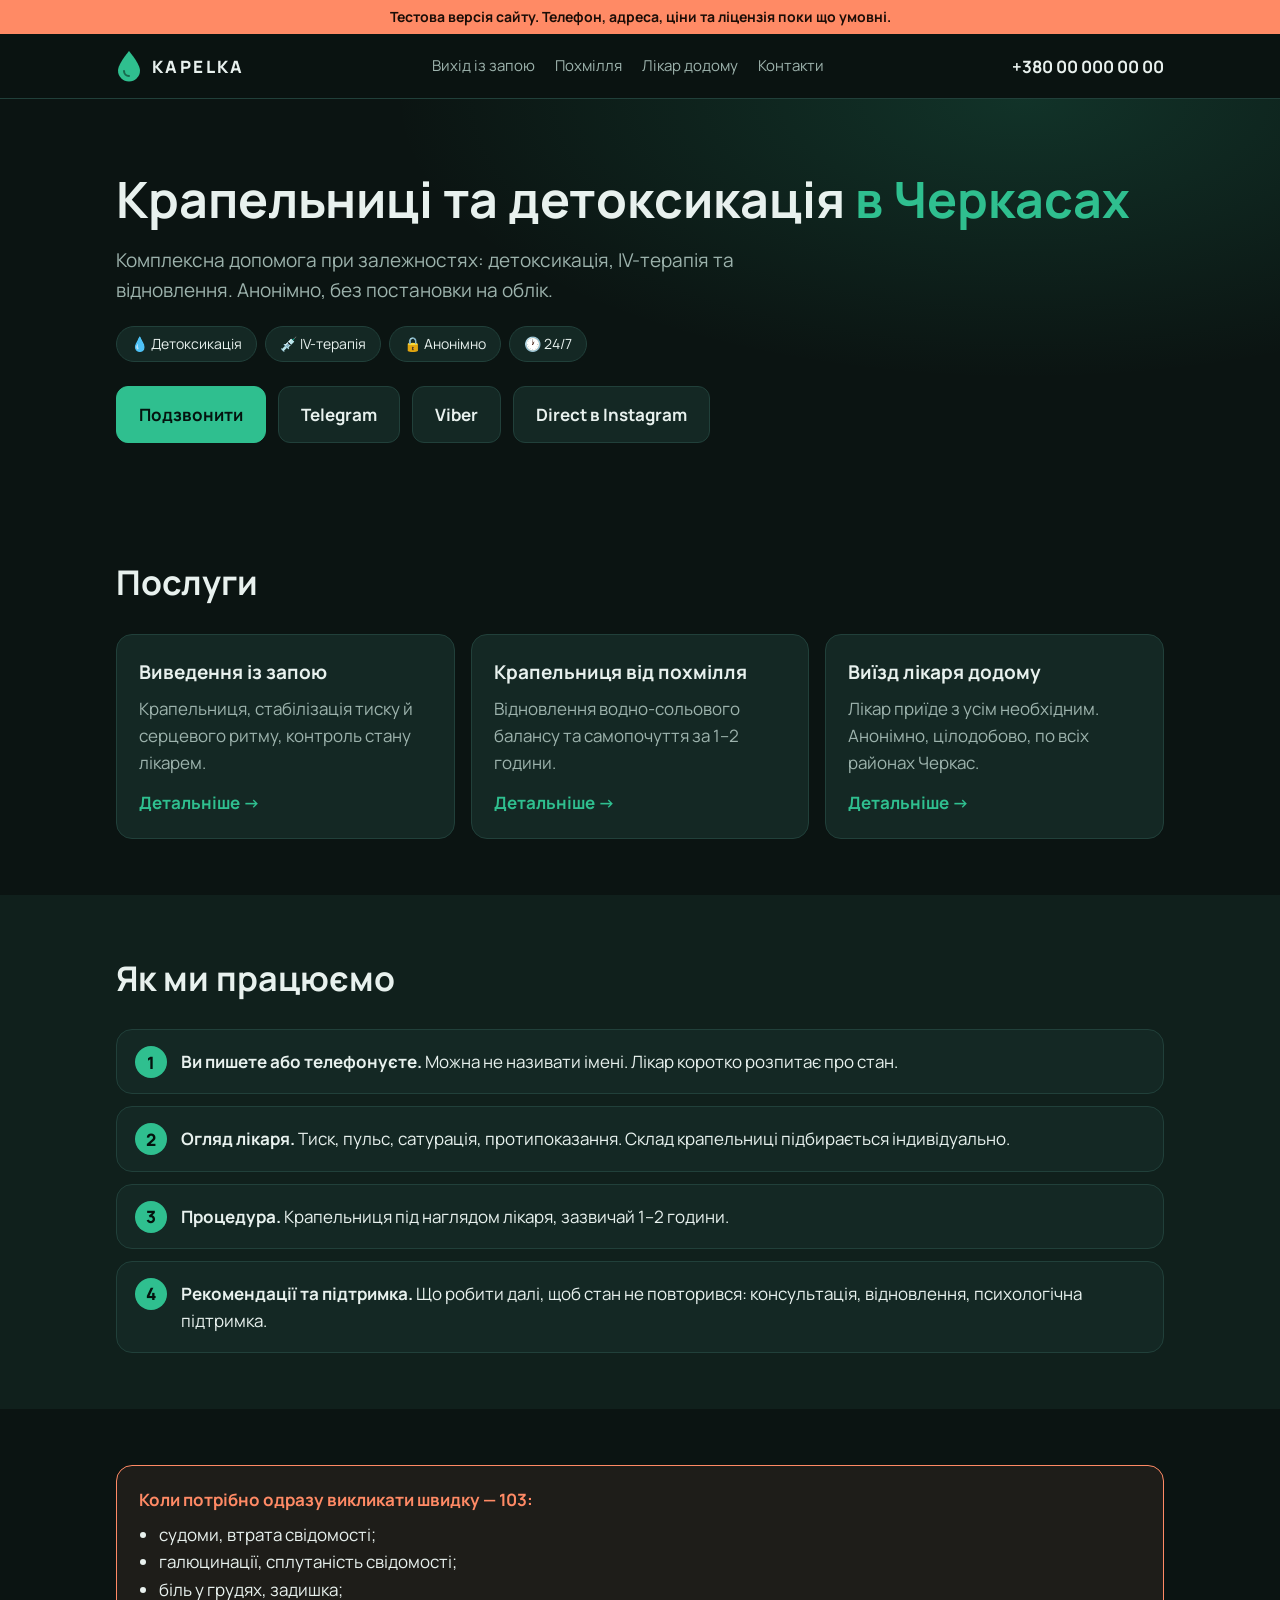
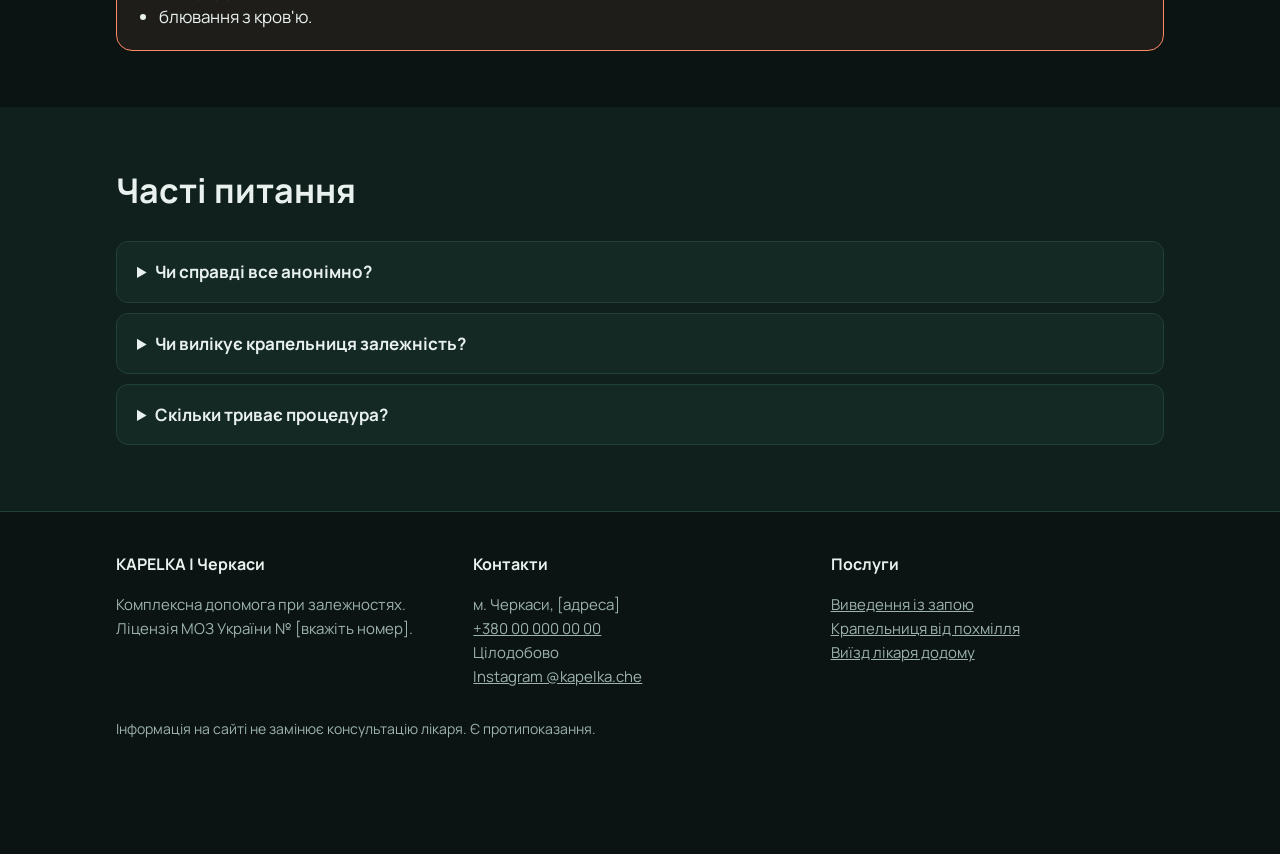
==== index.html @ 1ad275c2 "Add KAPELKA test static site for GitHub Pages Co-Authored-By: Claude Opus 5.5 <noreply@anthropic.com" ====
<!doctype html>
<html lang="uk">
<head>
  <meta charset="utf-8">
  <meta name="viewport" content="width=device-width, initial-scale=1">
  <title>Крапельниці та детоксикація в Черкасах — анонімно 24/7 | KAPELKA</title>
  <meta name="description" content="KAPELKA, Черкаси: крапельниці від запою та похмілля, детоксикація, виїзд лікаря додому. Анонімно, цілодобово. Консультація в Telegram, Viber або телефоном.">
  <!-- Тестова версія: прибрати noindex перед запуском -->
  <meta name="robots" content="noindex, nofollow">
  <link rel="icon" href="favicon.svg" type="image/svg+xml">
  <link rel="preconnect" href="https://fonts.googleapis.com">
  <link rel="preconnect" href="https://fonts.gstatic.com" crossorigin>
  <link href="https://fonts.googleapis.com/css2?family=Manrope:wght@400;600;700;800&display=swap" rel="stylesheet">
  <link rel="stylesheet" href="style.css">
  <meta property="og:title" content="KAPELKA — крапельниці та детоксикація в Черкасах">
  <meta property="og:description" content="Анонімна допомога при залежностях: детоксикація, IV-терапія, відновлення.">
  <meta property="og:locale" content="uk_UA">
  <script type="application/ld+json">
  {
    "@context": "https://schema.org",
    "@type": "MedicalClinic",
    "name": "KAPELKA",
    "description": "Крапельниці, детоксикація та допомога при залежностях у Черкасах. Анонімно.",
    "telephone": "+380000000000",
    "address": {
      "@type": "PostalAddress",
      "addressLocality": "Черкаси",
      "addressRegion": "Черкаська область",
      "addressCountry": "UA"
    },
    "areaServed": "Черкаси",
    "openingHours": "Mo-Su 00:00-23:59",
    "sameAs": ["https://www.instagram.com/kapelka.che/"]
  }
  </script>
</head>
<body>
  <div class="test-banner">Тестова версія сайту. Телефон, адреса, ціни та ліцензія поки що умовні.</div>

  <header class="top">
    <div class="wrap">
      <a class="logo" href="./" aria-label="KAPELKA — на головну">
        <svg viewBox="0 0 26 32" aria-hidden="true"><path d="M13 1C13 1 2 14 2 20.5a11 11 0 0 0 22 0C24 14 13 1 13 1Z" fill="#2fbf8f"/><path d="M8 21a5 5 0 0 0 5 5" stroke="#04130e" stroke-width="2" fill="none" stroke-linecap="round" opacity=".5"/></svg>
        KAPELKA
      </a>
      <nav aria-label="Послуги">
        <a href="vyvedennya-iz-zapoyu/">Вихід із запою</a>
        <a href="krapelnytsya-vid-pokhmillya/">Похмілля</a>
        <a href="narkoloh-dodomu/">Лікар додому</a>
        <a href="#kontakty">Контакти</a>
      </nav>
      <a class="phone" href="tel:+380000000000">+380 00 000 00 00</a>
    </div>
  </header>

  <main>
    <section class="hero">
      <div class="wrap">
        <h1>Крапельниці та детоксикація <span>в Черкасах</span></h1>
        <p class="lead">Комплексна допомога при залежностях: детоксикація, IV-терапія та відновлення. Анонімно, без постановки на облік.</p>
        <ul class="badges">
          <li>💧 Детоксикація</li>
          <li>💉 IV-терапія</li>
          <li>🔒 Анонімно</li>
          <li>🕐 24/7</li>
        </ul>
        <div class="actions">
          <a class="btn btn-primary" href="tel:+380000000000">Подзвонити</a>
          <a class="btn" href="https://t.me/" rel="nofollow">Telegram</a>
          <a class="btn" href="viber://chat?number=%2B380000000000">Viber</a>
          <a class="btn" href="https://www.instagram.com/kapelka.che/">Direct в Instagram</a>
        </div>
      </div>
    </section>

    <section>
      <div class="wrap">
        <h2>Послуги</h2>
        <div class="grid">
          <a class="card" href="vyvedennya-iz-zapoyu/">
            <h3>Виведення із запою</h3>
            <p>Крапельниця, стабілізація тиску й серцевого ритму, контроль стану лікарем.</p>
            <span class="more">Детальніше →</span>
          </a>
          <a class="card" href="krapelnytsya-vid-pokhmillya/">
            <h3>Крапельниця від похмілля</h3>
            <p>Відновлення водно-сольового балансу та самопочуття за 1–2 години.</p>
            <span class="more">Детальніше →</span>
          </a>
          <a class="card" href="narkoloh-dodomu/">
            <h3>Виїзд лікаря додому</h3>
            <p>Лікар приїде з усім необхідним. Анонімно, цілодобово, по всіх районах Черкас.</p>
            <span class="more">Детальніше →</span>
          </a>
        </div>
      </div>
    </section>

    <section class="alt">
      <div class="wrap">
        <h2>Як ми працюємо</h2>
        <ol class="steps">
          <li><strong>Ви пишете або телефонуєте.</strong> Можна не називати імені. Лікар коротко розпитає про стан.</li>
          <li><strong>Огляд лікаря.</strong> Тиск, пульс, сатурація, протипоказання. Склад крапельниці підбирається індивідуально.</li>
          <li><strong>Процедура.</strong> Крапельниця під наглядом лікаря, зазвичай 1–2 години.</li>
          <li><strong>Рекомендації та підтримка.</strong> Що робити далі, щоб стан не повторився: консультація, відновлення, психологічна підтримка.</li>
        </ol>
      </div>
    </section>

    <section>
      <div class="wrap">
        <div class="alert">
          <strong>Коли потрібно одразу викликати швидку — 103:</strong>
          <ul>
            <li>судоми, втрата свідомості;</li>
            <li>галюцинації, сплутаність свідомості;</li>
            <li>біль у грудях, задишка;</li>
            <li>блювання з кров'ю.</li>
          </ul>
        </div>
      </div>
    </section>

    <section class="alt">
      <div class="wrap">
        <h2>Часті питання</h2>
        <details>
          <summary>Чи справді все анонімно?</summary>
          <p>Так. Ми не ставимо на облік і не передаємо дані третім особам. Для звернення достатньо імені, яке ви самі оберете.</p>
        </details>
        <details>
          <summary>Чи вилікує крапельниця залежність?</summary>
          <p>Ні. Крапельниця знімає гострі наслідки інтоксикації. Щоб стан не повторювався, потрібна подальша робота: консультації, відновлення, психологічна підтримка. Ми допоможемо скласти план.</p>
        </details>
        <details>
          <summary>Скільки триває процедура?</summary>
          <p>Зазвичай 1–2 години, залежно від стану та складу крапельниці.</p>
        </details>
      </div>
    </section>
  </main>

  <footer id="kontakty">
    <div class="wrap grid">
      <div>
        <h3>KAPELKA | Черкаси</h3>
        <p>Комплексна допомога при залежностях.<br>Ліцензія МОЗ України № [вкажіть номер].</p>
      </div>
      <div>
        <h3>Контакти</h3>
        <p>м. Черкаси, [адреса]<br>
          <a href="tel:+380000000000">+380 00 000 00 00</a><br>
          Цілодобово<br>
          <a href="https://www.instagram.com/kapelka.che/">Instagram @kapelka.che</a></p>
      </div>
      <div>
        <h3>Послуги</h3>
        <p><a href="vyvedennya-iz-zapoyu/">Виведення із запою</a><br>
          <a href="krapelnytsya-vid-pokhmillya/">Крапельниця від похмілля</a><br>
          <a href="narkoloh-dodomu/">Виїзд лікаря додому</a></p>
      </div>
    </div>
    <div class="wrap"><p class="note">Інформація на сайті не замінює консультацію лікаря. Є протипоказання.</p></div>
  </footer>

  <div class="callbar">
    <a class="btn btn-primary" href="tel:+380000000000">Подзвонити</a>
    <a class="btn" href="https://t.me/" rel="nofollow">Telegram</a>
  </div>
</body>
</html>
---- style.css ----
:root {
  --bg: #0b1412;
  --bg-2: #10201c;
  --card: #142824;
  --line: #21403a;
  --text: #e8f1ee;
  --muted: #9db3ad;
  --accent: #2fbf8f;
  --accent-2: #1d8f69;
  --warn: #ff8a65;
  --radius: 16px;
}

* { box-sizing: border-box; }

html { scroll-behavior: smooth; }

body {
  margin: 0;
  background: var(--bg);
  color: var(--text);
  font-family: "Manrope", system-ui, -apple-system, "Segoe UI", Roboto, sans-serif;
  line-height: 1.6;
  font-size: 17px;
}

a { color: var(--accent); }

img, svg { max-width: 100%; }

.wrap { max-width: 1080px; margin: 0 auto; padding: 0 16px; }

/* Header */
.top {
  position: sticky; top: 0; z-index: 10;
  background: rgba(11, 20, 18, .92);
  backdrop-filter: blur(8px);
  border-bottom: 1px solid var(--line);
}
.top .wrap { display: flex; align-items: center; justify-content: space-between; gap: 12px; height: 64px; }
.logo { display: flex; align-items: center; gap: 10px; color: var(--text); text-decoration: none; font-weight: 800; letter-spacing: .14em; }
.logo svg { width: 26px; height: 32px; }
.top nav { display: flex; gap: 20px; }
.top nav a { color: var(--muted); text-decoration: none; font-size: 15px; }
.top nav a:hover { color: var(--text); }
.top .phone { font-weight: 700; color: var(--text); text-decoration: none; white-space: nowrap; }

/* Buttons */
.btn {
  display: inline-flex; align-items: center; justify-content: center; gap: 8px;
  padding: 14px 22px; border-radius: 12px; font-weight: 700; text-decoration: none;
  border: 1px solid var(--line); color: var(--text); background: var(--card);
}
.btn-primary { background: var(--accent); border-color: var(--accent); color: #04130e; }
.btn-primary:hover { background: #3ad4a0; }
.btn:not(.btn-primary):hover { border-color: var(--accent); }
.actions { display: flex; flex-wrap: wrap; gap: 12px; margin-top: 24px; }

/* Hero */
.hero {
  padding: 72px 0 56px;
  background: radial-gradient(900px 400px at 80% 0%, rgba(47, 191, 143, .18), transparent 70%), var(--bg);
}
.hero h1 { font-size: clamp(30px, 5vw, 50px); line-height: 1.15; margin: 0 0 16px; }
.hero h1 span { color: var(--accent); }
.hero p.lead { font-size: 19px; color: var(--muted); max-width: 640px; margin: 0; }
.badges { display: flex; flex-wrap: wrap; gap: 8px; margin-top: 20px; padding: 0; list-style: none; }
.badges li { background: var(--card); border: 1px solid var(--line); border-radius: 999px; padding: 6px 14px; font-size: 14px; }
.price-tag { display: inline-block; margin-top: 20px; font-size: 22px; font-weight: 800; }
.price-tag small { font-weight: 400; color: var(--muted); font-size: 15px; }

/* Sections */
section { padding: 56px 0; }
section.alt { background: var(--bg-2); }
h2 { font-size: clamp(24px, 3.5vw, 34px); margin: 0 0 24px; }
h3 { margin: 0 0 8px; font-size: 19px; }

.grid { display: grid; gap: 16px; grid-template-columns: repeat(auto-fit, minmax(240px, 1fr)); }
.card {
  background: var(--card); border: 1px solid var(--line); border-radius: var(--radius); padding: 22px;
}
.card p { margin: 0; color: var(--muted); }
a.card { text-decoration: none; color: var(--text); display: block; }
a.card:hover { border-color: var(--accent); }
a.card .more { display: inline-block; margin-top: 12px; color: var(--accent); font-weight: 700; }

.steps { counter-reset: s; list-style: none; padding: 0; margin: 0; display: grid; gap: 12px; }
.steps li {
  counter-increment: s; position: relative; padding: 18px 18px 18px 64px;
  background: var(--card); border: 1px solid var(--line); border-radius: var(--radius);
}
.steps li::before {
  content: counter(s); position: absolute; left: 18px; top: 16px;
  width: 32px; height: 32px; border-radius: 50%; display: grid; place-items: center;
  background: var(--accent); color: #04130e; font-weight: 800;
}

.alert {
  border: 1px solid var(--warn); background: rgba(255, 138, 101, .08);
  border-radius: var(--radius); padding: 20px 22px;
}
.alert strong { color: var(--warn); }
.alert ul { margin: 8px 0 0; padding-left: 20px; }

table { width: 100%; border-collapse: collapse; background: var(--card); border-radius: var(--radius); overflow: hidden; }
th, td { padding: 14px 16px; border-bottom: 1px solid var(--line); text-align: left; }
th { color: var(--muted); font-weight: 600; font-size: 14px; }
td:last-child { font-weight: 700; white-space: nowrap; }
.table-scroll { overflow-x: auto; }

details { background: var(--card); border: 1px solid var(--line); border-radius: 12px; padding: 16px 20px; margin-bottom: 10px; }
summary { cursor: pointer; font-weight: 700; }
details p { color: var(--muted); margin: 10px 0 0; }

.crumbs { font-size: 14px; color: var(--muted); margin-bottom: 16px; }
.crumbs a { color: var(--muted); }

.note { font-size: 14px; color: var(--muted); }

/* Footer */
footer { border-top: 1px solid var(--line); padding: 40px 0 100px; color: var(--muted); font-size: 15px; }
footer .grid { gap: 24px; }
footer h3 { color: var(--text); font-size: 16px; }
footer a { color: var(--muted); }

/* Mobile sticky call bar */
.callbar {
  position: fixed; left: 0; right: 0; bottom: 0; z-index: 20;
  display: none; gap: 8px; padding: 10px 12px;
  background: rgba(11, 20, 18, .96); border-top: 1px solid var(--line);
}
.callbar .btn { flex: 1; padding: 12px; }

.test-banner {
  background: var(--warn); color: #1b0d07; text-align: center; font-size: 14px; font-weight: 700; padding: 6px 16px;
}

@media (max-width: 760px) {
  .top nav { display: none; }
  .callbar { display: flex; }
  .hero { padding: 48px 0 40px; }
  section { padding: 44px 0; }
}
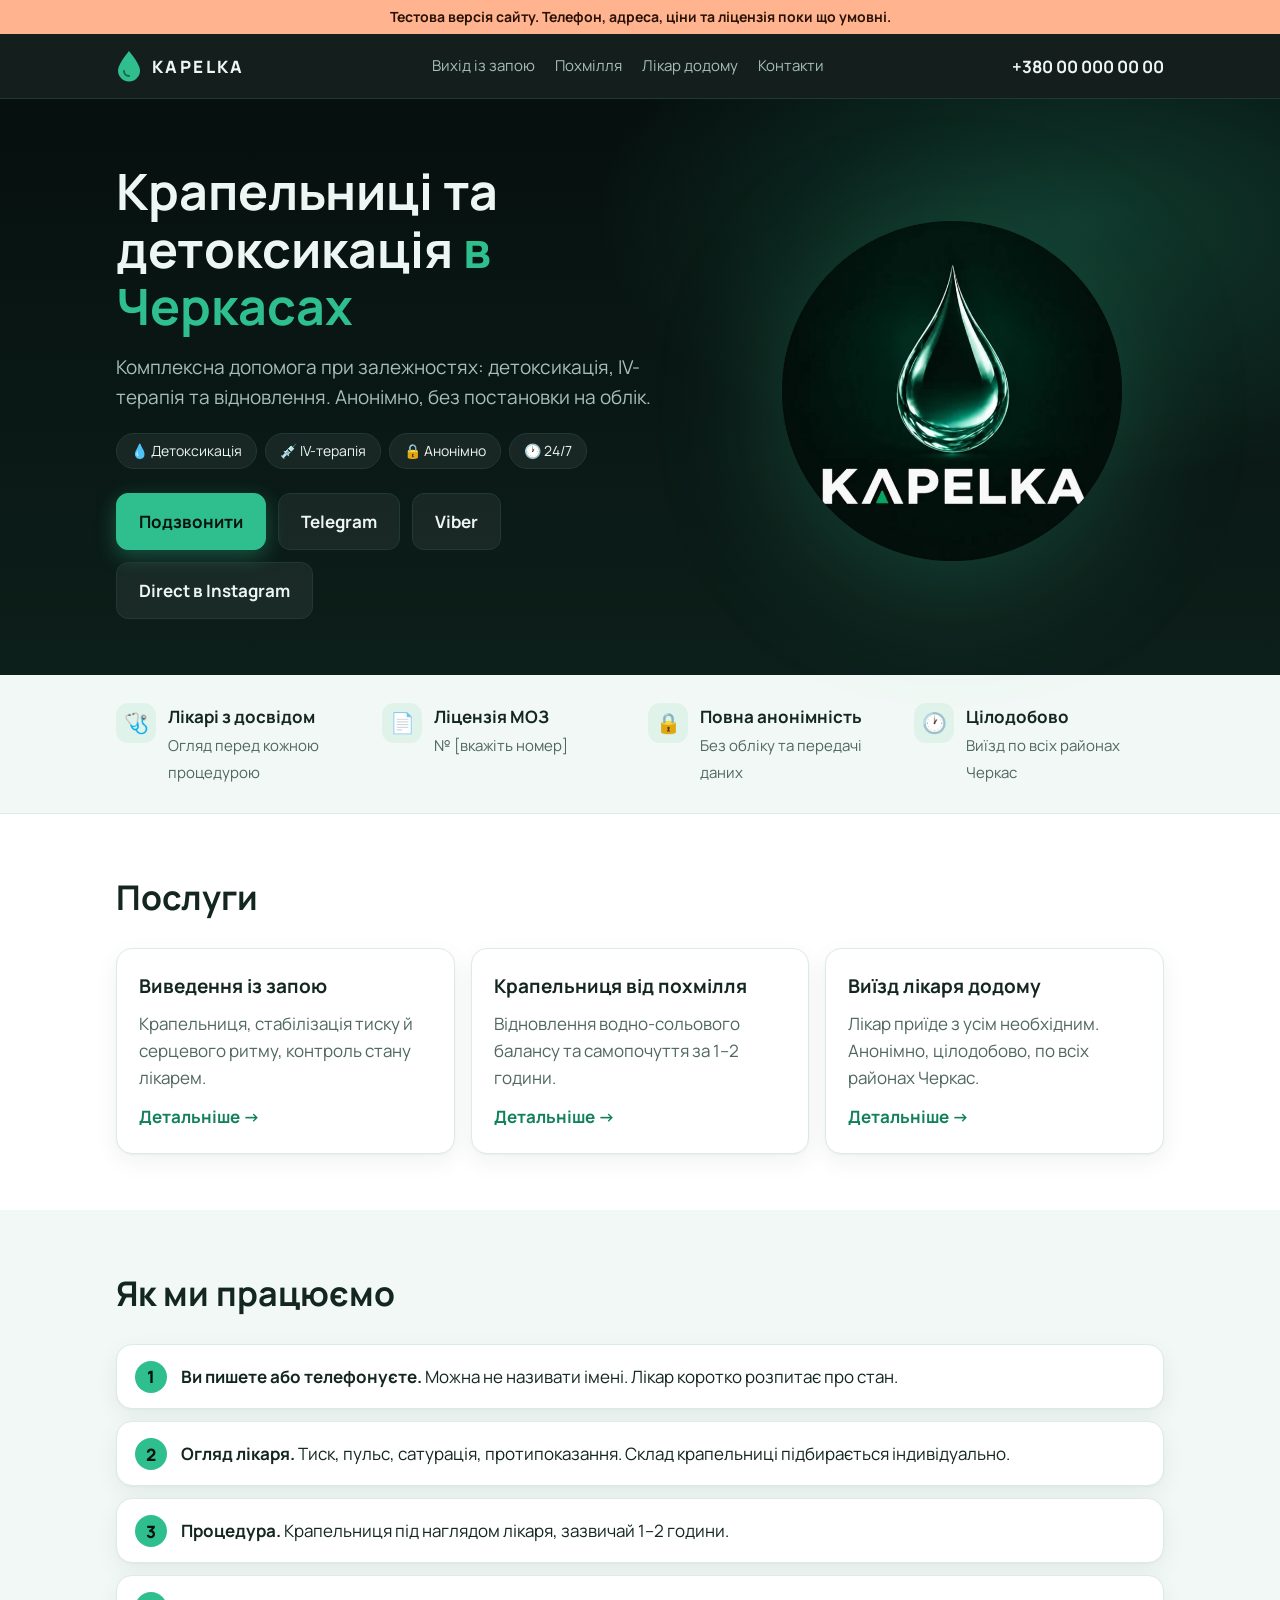
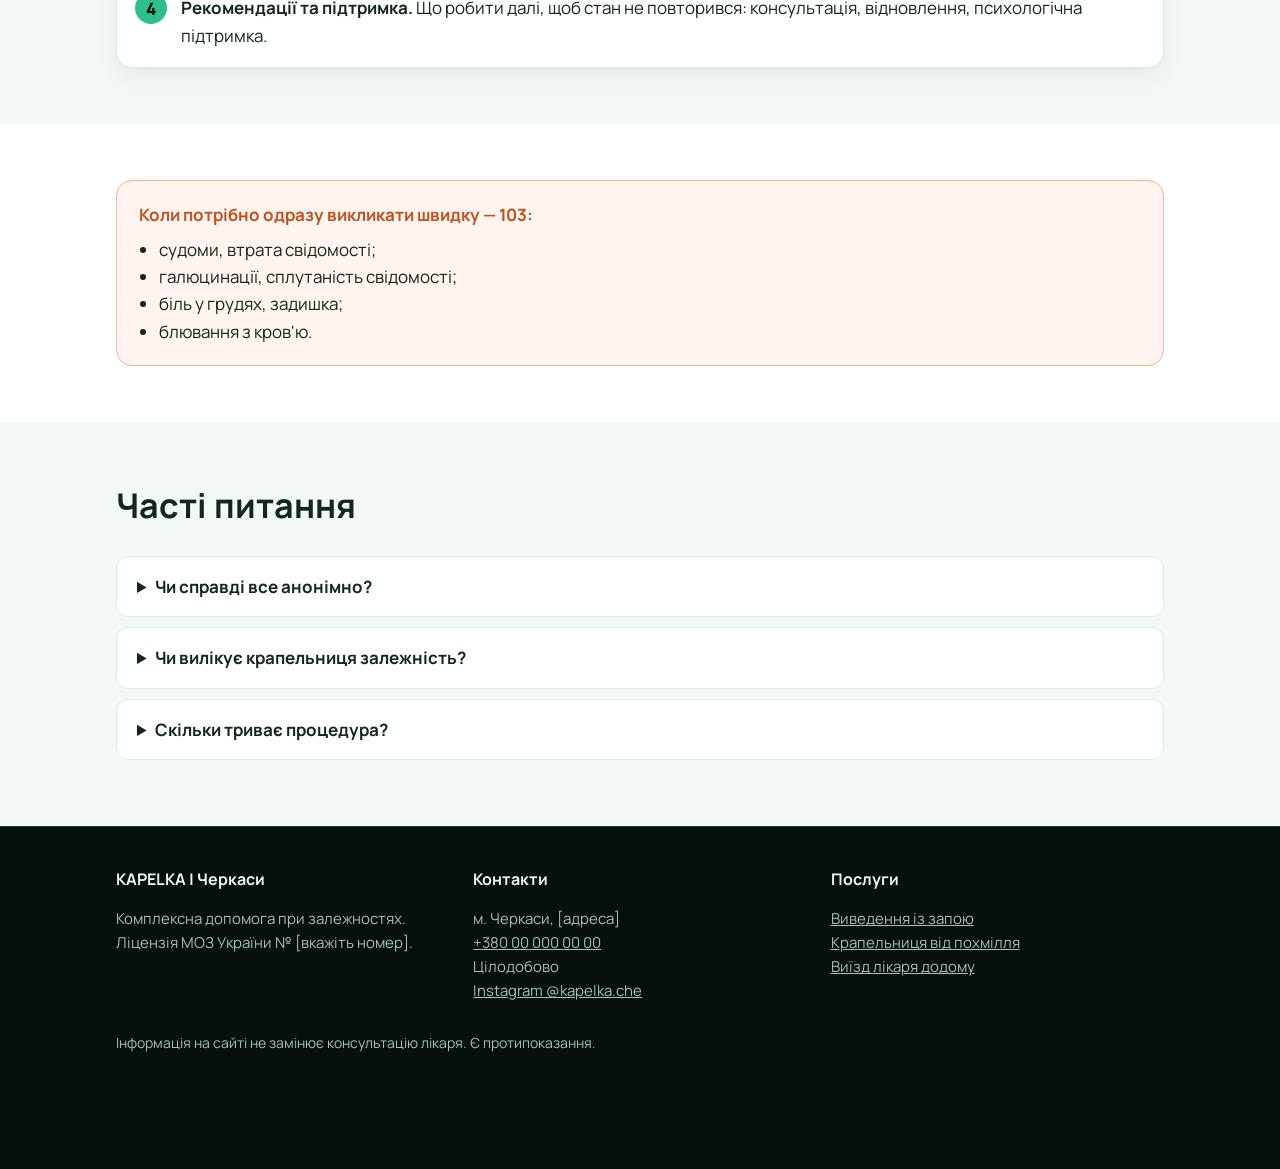
==== commit d036e02f: "Switch site to mixed palette: dark brand zones, light content Dark emerald header, hero and footer k" ====
--- a/index.html
+++ b/index.html
@@ -15,6 +15,8 @@
   <meta property="og:title" content="KAPELKA — крапельниці та детоксикація в Черкасах">
   <meta property="og:description" content="Анонімна допомога при залежностях: детоксикація, IV-терапія, відновлення.">
   <meta property="og:locale" content="uk_UA">
+  <meta property="og:image" content="og.jpg">
+  <meta name="theme-color" content="#06100e">
   <script type="application/ld+json">
   {
     "@context": "https://schema.org",
@@ -55,7 +57,8 @@
 
   <main>
     <section class="hero">
-      <div class="wrap">
+      <div class="wrap hero-grid">
+        <div>
         <h1>Крапельниці та детоксикація <span>в Черкасах</span></h1>
         <p class="lead">Комплексна допомога при залежностях: детоксикація, IV-терапія та відновлення. Анонімно, без постановки на облік.</p>
         <ul class="badges">
@@ -70,8 +73,19 @@
           <a class="btn" href="viber://chat?number=%2B380000000000">Viber</a>
           <a class="btn" href="https://www.instagram.com/kapelka.che/">Direct в Instagram</a>
         </div>
+        </div>
+        <img class="hero-logo" src="logo.webp" width="640" height="640" alt="Логотип KAPELKA — крапля">
       </div>
     </section>
+
+    <div class="trust">
+      <div class="wrap grid">
+        <div class="trust-item"><div class="ico">🩺</div><div><b>Лікарі з досвідом</b><span>Огляд перед кожною процедурою</span></div></div>
+        <div class="trust-item"><div class="ico">📄</div><div><b>Ліцензія МОЗ</b><span>№ [вкажіть номер]</span></div></div>
+        <div class="trust-item"><div class="ico">🔒</div><div><b>Повна анонімність</b><span>Без обліку та передачі даних</span></div></div>
+        <div class="trust-item"><div class="ico">🕐</div><div><b>Цілодобово</b><span>Виїзд по всіх районах Черкас</span></div></div>
+      </div>
+    </div>
 
     <section>
       <div class="wrap">
--- a/style.css
+++ b/style.css
@@ -1,14 +1,35 @@
+/*
+  Кольорова концепція:
+  - темний смарагдовий (бренд) — шапка, перший екран, підвал: впізнаваність і приватність;
+  - світлий м'ятно-білий — основний контент: спокій, «медичність», легко читати;
+  - яскраво-зелений — лише дії (кнопки), щоб «Подзвонити» було найпомітнішим;
+  - теплий помаранчевий — лише для екстрених попереджень.
+*/
 :root {
-  --bg: #0b1412;
-  --bg-2: #10201c;
-  --card: #142824;
-  --line: #21403a;
-  --text: #e8f1ee;
-  --muted: #9db3ad;
+  /* бренд / темні зони */
+  --brand-dark: #06100e;
+  --brand-dark-2: #0d1f1a;
+  --brand-line: #1f3a33;
+  --on-dark: #eef6f3;
+  --on-dark-muted: #a7bfb8;
+
+  /* світлі зони */
+  --bg: #ffffff;
+  --bg-soft: #f1f8f5;
+  --card: #ffffff;
+  --line: #dcebe5;
+  --text: #13261f;
+  --muted: #4f675f;
+
+  /* акценти */
   --accent: #2fbf8f;
-  --accent-2: #1d8f69;
-  --warn: #ff8a65;
+  --accent-ink: #13805d;
+  --warn: #c4501f;
+  --warn-bg: #fff4ee;
+  --warn-line: #f2b597;
+
   --radius: 16px;
+  --shadow: 0 1px 2px rgba(16, 40, 33, .04), 0 8px 24px rgba(16, 40, 33, .06);
 }
 
 * { box-sizing: border-box; }
@@ -24,26 +45,26 @@
   font-size: 17px;
 }
 
-a { color: var(--accent); }
+a { color: var(--accent-ink); }
 
 img, svg { max-width: 100%; }
 
 .wrap { max-width: 1080px; margin: 0 auto; padding: 0 16px; }
 
-/* Header */
+/* Header (темний, бренд) */
 .top {
   position: sticky; top: 0; z-index: 10;
-  background: rgba(11, 20, 18, .92);
+  background: rgba(6, 16, 14, .94);
   backdrop-filter: blur(8px);
-  border-bottom: 1px solid var(--line);
+  border-bottom: 1px solid var(--brand-line);
 }
 .top .wrap { display: flex; align-items: center; justify-content: space-between; gap: 12px; height: 64px; }
-.logo { display: flex; align-items: center; gap: 10px; color: var(--text); text-decoration: none; font-weight: 800; letter-spacing: .14em; }
+.logo { display: flex; align-items: center; gap: 10px; color: var(--on-dark); text-decoration: none; font-weight: 800; letter-spacing: .14em; }
 .logo svg { width: 26px; height: 32px; }
 .top nav { display: flex; gap: 20px; }
-.top nav a { color: var(--muted); text-decoration: none; font-size: 15px; }
-.top nav a:hover { color: var(--text); }
-.top .phone { font-weight: 700; color: var(--text); text-decoration: none; white-space: nowrap; }
+.top nav a { color: var(--on-dark-muted); text-decoration: none; font-size: 15px; }
+.top nav a:hover { color: var(--on-dark); }
+.top .phone { font-weight: 700; color: var(--on-dark); text-decoration: none; white-space: nowrap; }
 
 /* Buttons */
 .btn {
@@ -51,43 +72,61 @@
   padding: 14px 22px; border-radius: 12px; font-weight: 700; text-decoration: none;
   border: 1px solid var(--line); color: var(--text); background: var(--card);
 }
-.btn-primary { background: var(--accent); border-color: var(--accent); color: #04130e; }
+.btn:hover { border-color: var(--accent); }
+.btn-primary { background: var(--accent); border-color: var(--accent); color: #04130e; box-shadow: 0 6px 20px rgba(47, 191, 143, .35); }
 .btn-primary:hover { background: #3ad4a0; }
-.btn:not(.btn-primary):hover { border-color: var(--accent); }
 .actions { display: flex; flex-wrap: wrap; gap: 12px; margin-top: 24px; }
 
-/* Hero */
+/* Hero (темний, бренд) */
 .hero {
-  padding: 72px 0 56px;
-  background: radial-gradient(900px 400px at 80% 0%, rgba(47, 191, 143, .18), transparent 70%), var(--bg);
+  padding: 64px 0 56px;
+  color: var(--on-dark);
+  background:
+    radial-gradient(700px 380px at 85% 20%, rgba(47, 191, 143, .22), transparent 70%),
+    linear-gradient(180deg, var(--brand-dark) 0%, var(--brand-dark-2) 100%);
 }
+.hero-grid { display: grid; grid-template-columns: 1.4fr 1fr; gap: 32px; align-items: center; }
+.hero-logo { width: 100%; height: auto; aspect-ratio: 1; max-width: 340px; justify-self: center; filter: drop-shadow(0 20px 60px rgba(47, 191, 143, .25)); }
 .hero h1 { font-size: clamp(30px, 5vw, 50px); line-height: 1.15; margin: 0 0 16px; }
 .hero h1 span { color: var(--accent); }
-.hero p.lead { font-size: 19px; color: var(--muted); max-width: 640px; margin: 0; }
+.hero p.lead { font-size: 19px; color: var(--on-dark-muted); max-width: 640px; margin: 0; }
+.hero .btn:not(.btn-primary) { background: rgba(255, 255, 255, .06); border-color: var(--brand-line); color: var(--on-dark); }
+.hero .btn:not(.btn-primary):hover { border-color: var(--accent); }
+.hero .crumbs, .hero .crumbs a { color: var(--on-dark-muted); }
+.price-tag { display: inline-block; margin-top: 20px; font-size: 22px; font-weight: 800; }
+.price-tag small { font-weight: 400; color: var(--on-dark-muted); font-size: 15px; }
+
 .badges { display: flex; flex-wrap: wrap; gap: 8px; margin-top: 20px; padding: 0; list-style: none; }
-.badges li { background: var(--card); border: 1px solid var(--line); border-radius: 999px; padding: 6px 14px; font-size: 14px; }
-.price-tag { display: inline-block; margin-top: 20px; font-size: 22px; font-weight: 800; }
-.price-tag small { font-weight: 400; color: var(--muted); font-size: 15px; }
+.badges li { background: var(--bg-soft); border: 1px solid var(--line); border-radius: 999px; padding: 6px 14px; font-size: 15px; }
+.hero .badges li { background: rgba(255, 255, 255, .06); border-color: var(--brand-line); font-size: 14px; }
 
-/* Sections */
+/* Trust strip */
+.trust { padding: 28px 0; background: var(--bg-soft); border-bottom: 1px solid var(--line); }
+.trust .grid { grid-template-columns: repeat(auto-fit, minmax(200px, 1fr)); }
+.trust-item { display: flex; gap: 12px; align-items: flex-start; }
+.trust-item .ico { flex: none; width: 40px; height: 40px; border-radius: 12px; display: grid; place-items: center; background: #dff3ea; font-size: 20px; }
+.trust-item b { display: block; }
+.trust-item span { color: var(--muted); font-size: 15px; }
+
+/* Sections (світлі) */
 section { padding: 56px 0; }
-section.alt { background: var(--bg-2); }
+section.alt { background: var(--bg-soft); }
 h2 { font-size: clamp(24px, 3.5vw, 34px); margin: 0 0 24px; }
 h3 { margin: 0 0 8px; font-size: 19px; }
 
 .grid { display: grid; gap: 16px; grid-template-columns: repeat(auto-fit, minmax(240px, 1fr)); }
 .card {
-  background: var(--card); border: 1px solid var(--line); border-radius: var(--radius); padding: 22px;
+  background: var(--card); border: 1px solid var(--line); border-radius: var(--radius); padding: 22px; box-shadow: var(--shadow);
 }
 .card p { margin: 0; color: var(--muted); }
-a.card { text-decoration: none; color: var(--text); display: block; }
-a.card:hover { border-color: var(--accent); }
-a.card .more { display: inline-block; margin-top: 12px; color: var(--accent); font-weight: 700; }
+a.card { text-decoration: none; color: var(--text); display: block; transition: border-color .15s, transform .15s; }
+a.card:hover { border-color: var(--accent); transform: translateY(-2px); }
+a.card .more { display: inline-block; margin-top: 12px; color: var(--accent-ink); font-weight: 700; }
 
 .steps { counter-reset: s; list-style: none; padding: 0; margin: 0; display: grid; gap: 12px; }
 .steps li {
   counter-increment: s; position: relative; padding: 18px 18px 18px 64px;
-  background: var(--card); border: 1px solid var(--line); border-radius: var(--radius);
+  background: var(--card); border: 1px solid var(--line); border-radius: var(--radius); box-shadow: var(--shadow);
 }
 .steps li::before {
   content: counter(s); position: absolute; left: 18px; top: 16px;
@@ -96,48 +135,44 @@
 }
 
 .alert {
-  border: 1px solid var(--warn); background: rgba(255, 138, 101, .08);
+  border: 1px solid var(--warn-line); background: var(--warn-bg);
   border-radius: var(--radius); padding: 20px 22px;
 }
 .alert strong { color: var(--warn); }
 .alert ul { margin: 8px 0 0; padding-left: 20px; }
 
-table { width: 100%; border-collapse: collapse; background: var(--card); border-radius: var(--radius); overflow: hidden; }
-th, td { padding: 14px 16px; border-bottom: 1px solid var(--line); text-align: left; }
-th { color: var(--muted); font-weight: 600; font-size: 14px; }
-td:last-child { font-weight: 700; white-space: nowrap; }
-.table-scroll { overflow-x: auto; }
-
 details { background: var(--card); border: 1px solid var(--line); border-radius: 12px; padding: 16px 20px; margin-bottom: 10px; }
 summary { cursor: pointer; font-weight: 700; }
 details p { color: var(--muted); margin: 10px 0 0; }
 
-.crumbs { font-size: 14px; color: var(--muted); margin-bottom: 16px; }
-.crumbs a { color: var(--muted); }
+.crumbs { font-size: 14px; margin-bottom: 16px; }
 
-.note { font-size: 14px; color: var(--muted); }
+.note { font-size: 14px; color: var(--on-dark-muted); }
 
-/* Footer */
-footer { border-top: 1px solid var(--line); padding: 40px 0 100px; color: var(--muted); font-size: 15px; }
+/* Footer (темний, бренд) */
+footer { background: var(--brand-dark); color: var(--on-dark-muted); border-top: 1px solid var(--brand-line); padding: 40px 0 100px; font-size: 15px; }
 footer .grid { gap: 24px; }
-footer h3 { color: var(--text); font-size: 16px; }
-footer a { color: var(--muted); }
+footer h3 { color: var(--on-dark); font-size: 16px; }
+footer a { color: var(--on-dark-muted); }
 
 /* Mobile sticky call bar */
 .callbar {
   position: fixed; left: 0; right: 0; bottom: 0; z-index: 20;
   display: none; gap: 8px; padding: 10px 12px;
-  background: rgba(11, 20, 18, .96); border-top: 1px solid var(--line);
+  background: rgba(6, 16, 14, .96); border-top: 1px solid var(--brand-line);
 }
 .callbar .btn { flex: 1; padding: 12px; }
+.callbar .btn:not(.btn-primary) { background: rgba(255, 255, 255, .06); border-color: var(--brand-line); color: var(--on-dark); }
 
 .test-banner {
-  background: var(--warn); color: #1b0d07; text-align: center; font-size: 14px; font-weight: 700; padding: 6px 16px;
+  background: #ffb38f; color: #2a1206; text-align: center; font-size: 14px; font-weight: 700; padding: 6px 16px;
 }
 
 @media (max-width: 760px) {
   .top nav { display: none; }
   .callbar { display: flex; }
-  .hero { padding: 48px 0 40px; }
+  .hero { padding: 40px 0 40px; }
+  .hero-grid { grid-template-columns: 1fr; gap: 8px; }
+  .hero-logo { order: -1; max-width: 160px; justify-self: start; }
   section { padding: 44px 0; }
 }
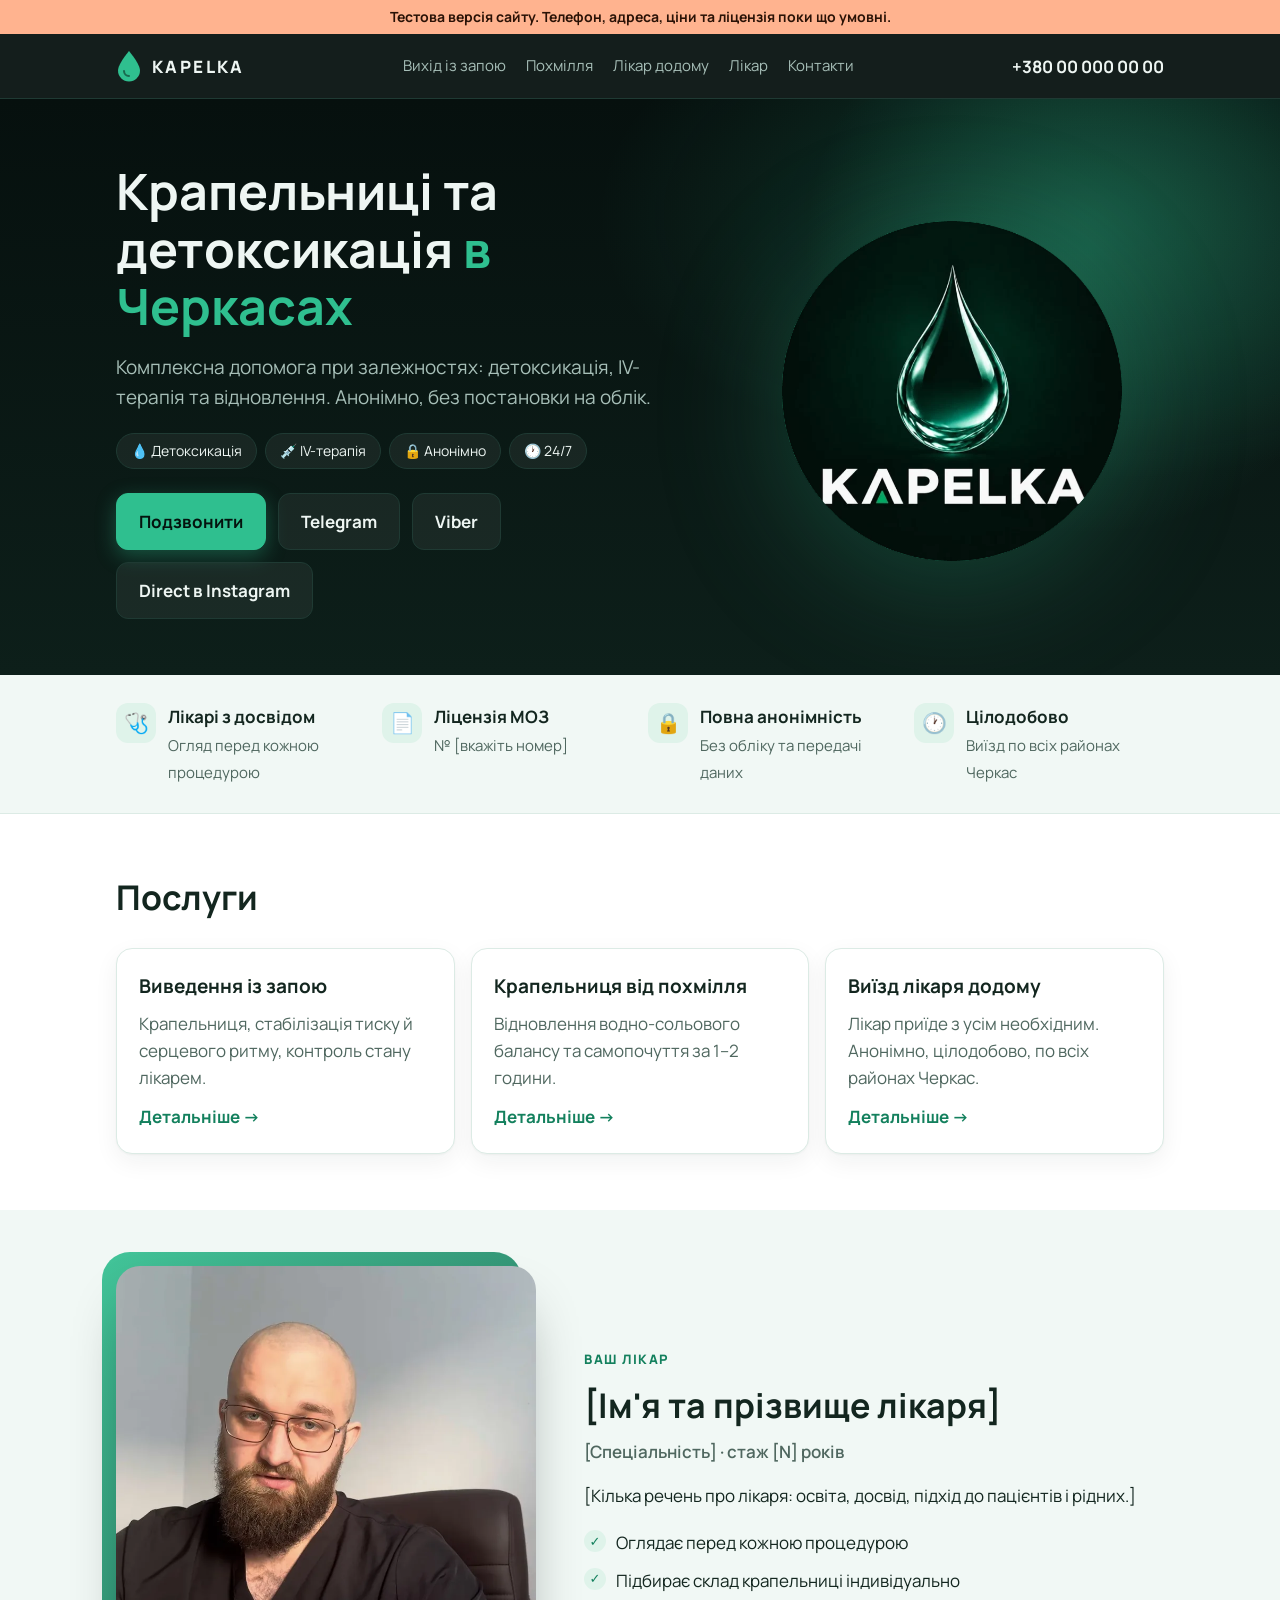
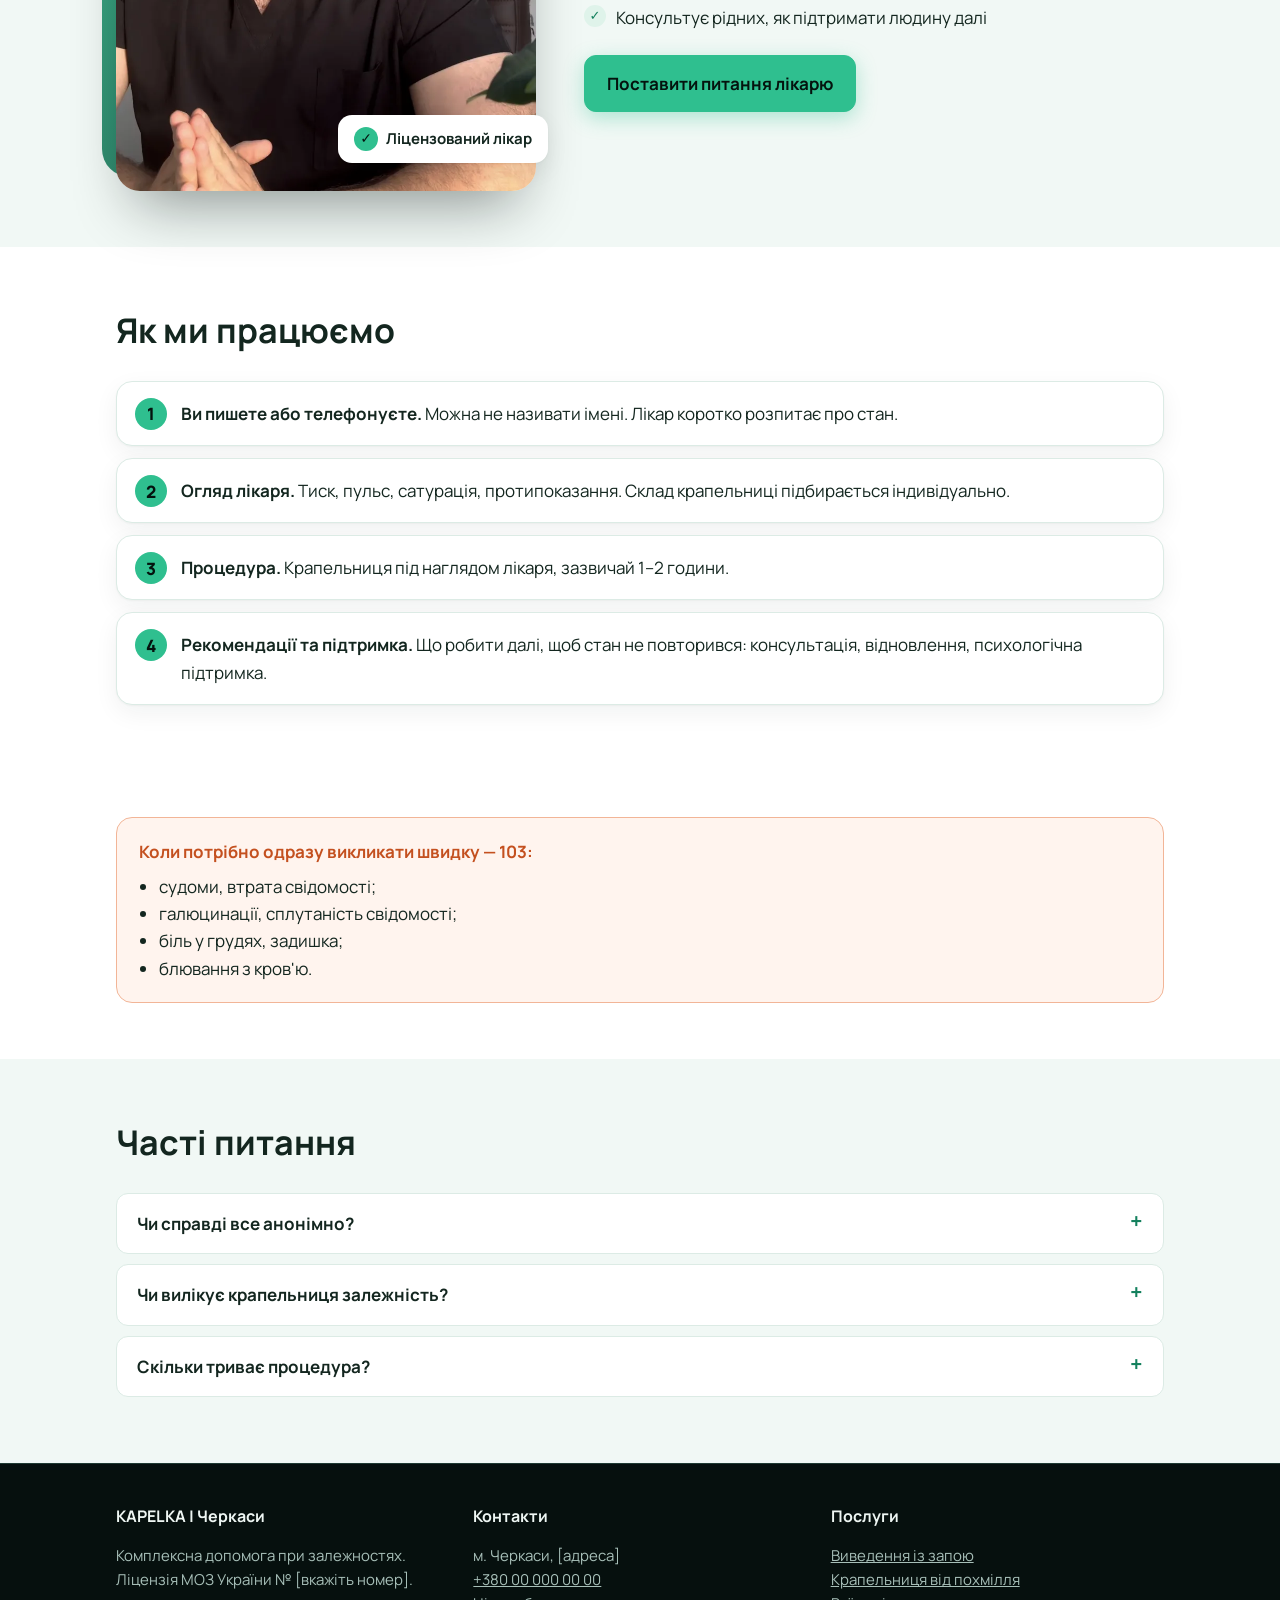
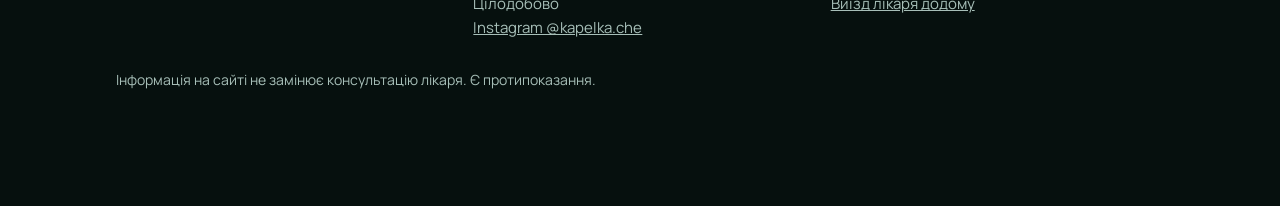
==== commit e771359d: "Add doctor section and page effects Doctor block with photo and placeholder name/bio fields. Effects" ====
--- a/index.html
+++ b/index.html
@@ -37,6 +37,7 @@
   </script>
 </head>
 <body>
+  <div class="progress" aria-hidden="true"></div>
   <div class="test-banner">Тестова версія сайту. Телефон, адреса, ціни та ліцензія поки що умовні.</div>
 
   <header class="top">
@@ -49,6 +50,7 @@
         <a href="vyvedennya-iz-zapoyu/">Вихід із запою</a>
         <a href="krapelnytsya-vid-pokhmillya/">Похмілля</a>
         <a href="narkoloh-dodomu/">Лікар додому</a>
+        <a href="#likar">Лікар</a>
         <a href="#kontakty">Контакти</a>
       </nav>
       <a class="phone" href="tel:+380000000000">+380 00 000 00 00</a>
@@ -74,7 +76,10 @@
           <a class="btn" href="https://www.instagram.com/kapelka.che/">Direct в Instagram</a>
         </div>
         </div>
-        <img class="hero-logo" src="logo.webp" width="640" height="640" alt="Логотип KAPELKA — крапля">
+        <div class="hero-logo-wrap" aria-hidden="true">
+          <span class="ripple"></span><span class="ripple"></span><span class="ripple"></span>
+          <img class="hero-logo" src="logo.webp" width="640" height="640" alt="">
+        </div>
       </div>
     </section>
 
@@ -110,7 +115,30 @@
       </div>
     </section>
 
-    <section class="alt">
+    <section class="alt" id="likar">
+      <div class="wrap doctor">
+        <div class="doctor-photo">
+          <img src="doctor.webp" width="800" height="1000" alt="Лікар KAPELKA у кабінеті" loading="lazy">
+          <div class="doctor-badge">Ліцензований лікар</div>
+        </div>
+        <div>
+          <span class="eyebrow">Ваш лікар</span>
+          <h2>[Ім'я та прізвище лікаря]</h2>
+          <p class="role">[Спеціальність] · стаж [N] років</p>
+          <p>[Кілька речень про лікаря: освіта, досвід, підхід до пацієнтів і рідних.]</p>
+          <ul class="checks">
+            <li>Оглядає перед кожною процедурою</li>
+            <li>Підбирає склад крапельниці індивідуально</li>
+            <li>Консультує рідних, як підтримати людину далі</li>
+          </ul>
+          <div class="actions">
+            <a class="btn btn-primary" href="https://t.me/" rel="nofollow">Поставити питання лікарю</a>
+          </div>
+        </div>
+      </div>
+    </section>
+
+    <section>
       <div class="wrap">
         <h2>Як ми працюємо</h2>
         <ol class="steps">
@@ -182,5 +210,6 @@
     <a class="btn btn-primary" href="tel:+380000000000">Подзвонити</a>
     <a class="btn" href="https://t.me/" rel="nofollow">Telegram</a>
   </div>
+  <script src="script.js" defer></script>
 </body>
 </html>
--- a/style.css
+++ b/style.css
@@ -176,3 +176,117 @@
   .hero-logo { order: -1; max-width: 160px; justify-self: start; }
   section { padding: 44px 0; }
 }
+
+/* ---------- Лікар ---------- */
+.doctor { display: grid; grid-template-columns: minmax(0, 420px) 1fr; gap: 48px; align-items: center; }
+.doctor-photo { position: relative; isolation: isolate; }
+.doctor-photo img {
+  display: block; width: 100%; height: auto; aspect-ratio: 4 / 5; object-fit: cover;
+  border-radius: 24px; box-shadow: 0 30px 60px -20px rgba(6, 16, 14, .45);
+}
+.doctor-photo::before {
+  content: ""; position: absolute; inset: -14px 14px 14px -14px; z-index: -1;
+  border-radius: 28px; background: linear-gradient(135deg, var(--accent), #0d4f3c);
+  opacity: .9;
+}
+.doctor-badge {
+  position: absolute; right: -12px; bottom: 28px;
+  background: #fff; color: var(--text); border-radius: 14px; padding: 12px 16px;
+  font-weight: 700; font-size: 15px; box-shadow: var(--shadow);
+  display: flex; align-items: center; gap: 8px;
+}
+.doctor-badge::before { content: "✓"; display: grid; place-items: center; width: 24px; height: 24px; border-radius: 50%; background: var(--accent); color: #04130e; font-size: 14px; }
+.eyebrow { display: inline-block; font-size: 13px; font-weight: 800; letter-spacing: .12em; text-transform: uppercase; color: var(--accent-ink); margin-bottom: 8px; }
+.doctor h2 { margin-bottom: 6px; }
+.doctor .role { color: var(--muted); margin: 0 0 16px; font-weight: 600; }
+.checks { list-style: none; padding: 0; margin: 20px 0 0; display: grid; gap: 10px; }
+.checks li { position: relative; padding-left: 32px; }
+.checks li::before { content: "✓"; position: absolute; left: 0; top: 1px; width: 22px; height: 22px; border-radius: 50%; display: grid; place-items: center; background: #dff3ea; color: var(--accent-ink); font-size: 13px; font-weight: 800; }
+
+/* ---------- Ефекти ---------- */
+
+/* Шапка зменшується при прокрутці */
+.top .wrap { transition: height .25s ease; }
+.top { transition: box-shadow .25s ease, background .25s ease; }
+.top.scrolled { box-shadow: 0 8px 30px rgba(0, 0, 0, .35); }
+.top.scrolled .wrap { height: 56px; }
+
+/* Поява першого екрана */
+@keyframes fadeUp { from { opacity: 0; transform: translateY(18px); } to { opacity: 1; transform: none; } }
+.hero h1, .hero .lead, .hero .price-tag, .hero .badges, .hero .actions, .hero .crumbs { animation: fadeUp .7s cubic-bezier(.2, .7, .2, 1) both; }
+.hero .crumbs { animation-delay: 0s; }
+.hero h1 { animation-delay: .05s; }
+.hero .lead { animation-delay: .15s; }
+.hero .price-tag { animation-delay: .22s; }
+.hero .badges { animation-delay: .28s; }
+.hero .actions { animation-delay: .38s; }
+
+/* Повільне «дихання» фонового світіння */
+@keyframes glow { 0%, 100% { opacity: .55; transform: scale(1); } 50% { opacity: 1; transform: scale(1.08); } }
+.hero { position: relative; overflow: hidden; isolation: isolate; }
+.hero::before {
+  content: ""; position: absolute; z-index: -1; width: 620px; height: 620px; right: -120px; top: -160px;
+  background: radial-gradient(circle, rgba(47, 191, 143, .28), transparent 65%);
+  animation: glow 8s ease-in-out infinite;
+}
+
+/* Логотип: плавання + кола, як від краплі на воді */
+.hero-logo-wrap { position: relative; justify-self: center; width: 100%; max-width: 340px; display: grid; place-items: center; }
+.hero-logo-wrap .hero-logo { max-width: 100%; animation: float 6s ease-in-out infinite, fadeUp .9s .2s both; }
+@keyframes float { 0%, 100% { translate: 0 0; } 50% { translate: 0 -10px; } }
+.ripple { position: absolute; inset: 0; border-radius: 50%; border: 1px solid rgba(47, 191, 143, .45); animation: ripple 4.5s ease-out infinite; pointer-events: none; }
+.ripple:nth-child(2) { animation-delay: 1.5s; }
+.ripple:nth-child(3) { animation-delay: 3s; }
+@keyframes ripple { from { transform: scale(.95); opacity: .8; } to { transform: scale(1.45); opacity: 0; } }
+
+/* Відблиск на головній кнопці */
+.btn { position: relative; overflow: hidden; transition: transform .15s ease, border-color .15s, background .15s, box-shadow .15s; }
+.btn:hover { transform: translateY(-1px); }
+.btn:active { transform: translateY(0) scale(.98); }
+.btn-primary::after {
+  content: ""; position: absolute; top: 0; left: -60%; width: 40%; height: 100%;
+  background: linear-gradient(100deg, transparent, rgba(255, 255, 255, .55), transparent);
+  transform: skewX(-20deg); animation: shine 4s ease-in-out infinite;
+}
+@keyframes shine { 0%, 70% { left: -60%; } 100% { left: 130%; } }
+
+/* Пульс кнопки дзвінка в мобільній панелі */
+.callbar .btn-primary { animation: pulse 2.4s ease-out infinite; overflow: visible; }
+@keyframes pulse { 0% { box-shadow: 0 0 0 0 rgba(47, 191, 143, .55); } 100% { box-shadow: 0 0 0 14px rgba(47, 191, 143, 0); } }
+
+/* Картки: «прожектор» за курсором */
+a.card { position: relative; overflow: hidden; }
+a.card::before {
+  content: ""; position: absolute; inset: 0; opacity: 0; transition: opacity .25s; pointer-events: none;
+  background: radial-gradient(260px circle at var(--mx, 50%) var(--my, 50%), rgba(47, 191, 143, .14), transparent 70%);
+}
+a.card:hover::before { opacity: 1; }
+a.card:hover { box-shadow: 0 18px 40px -18px rgba(16, 80, 60, .35); }
+a.card .more { transition: transform .2s; }
+a.card:hover .more { transform: translateX(4px); }
+
+/* Поява блоків при прокрутці (тільки коли працює JS) */
+.js .reveal { opacity: 0; transform: translateY(24px); transition: opacity .7s cubic-bezier(.2, .7, .2, 1), transform .7s cubic-bezier(.2, .7, .2, 1); transition-delay: var(--d, 0s); }
+.js .reveal.in { opacity: 1; transform: none; }
+
+/* Плавне відкриття відповідей */
+details[open] p { animation: fadeUp .35s ease both; }
+summary { list-style: none; display: flex; justify-content: space-between; gap: 16px; }
+summary::-webkit-details-marker { display: none; }
+summary::after { content: "+"; font-size: 22px; line-height: 1; color: var(--accent-ink); transition: transform .25s; }
+details[open] summary::after { transform: rotate(45deg); }
+
+/* Прогрес прокрутки */
+.progress { position: fixed; top: 0; left: 0; height: 3px; width: 100%; transform-origin: 0 50%; transform: scaleX(var(--p, 0)); background: linear-gradient(90deg, var(--accent), #8ff0cc); z-index: 30; }
+
+@media (max-width: 760px) {
+  .doctor { grid-template-columns: 1fr; gap: 36px; }
+  .doctor-photo { max-width: 360px; margin-left: 14px; }
+  .doctor-badge { right: 8px; }
+  .hero-logo-wrap { order: -1; max-width: 160px; justify-self: start; }
+}
+
+@media (prefers-reduced-motion: reduce) {
+  *, *::before, *::after { animation: none !important; transition: none !important; }
+  .js .reveal { opacity: 1; transform: none; }
+}
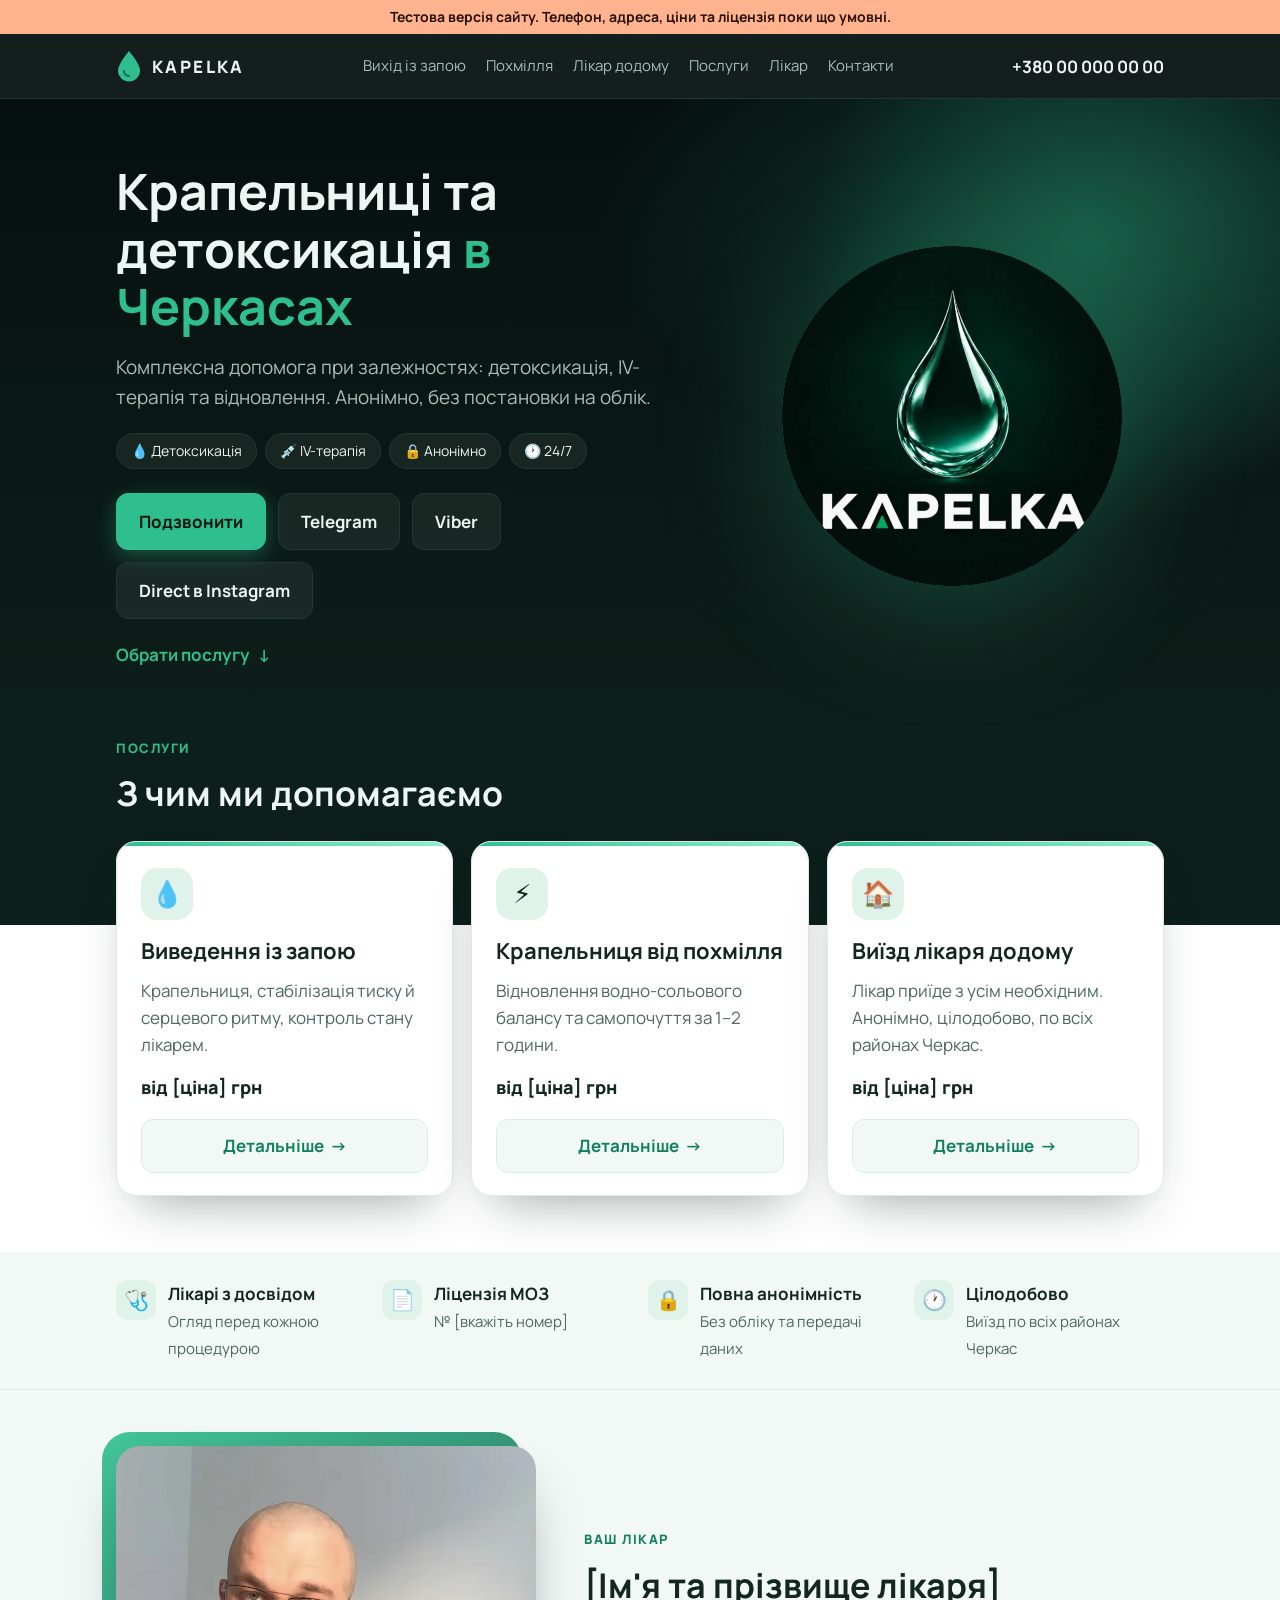
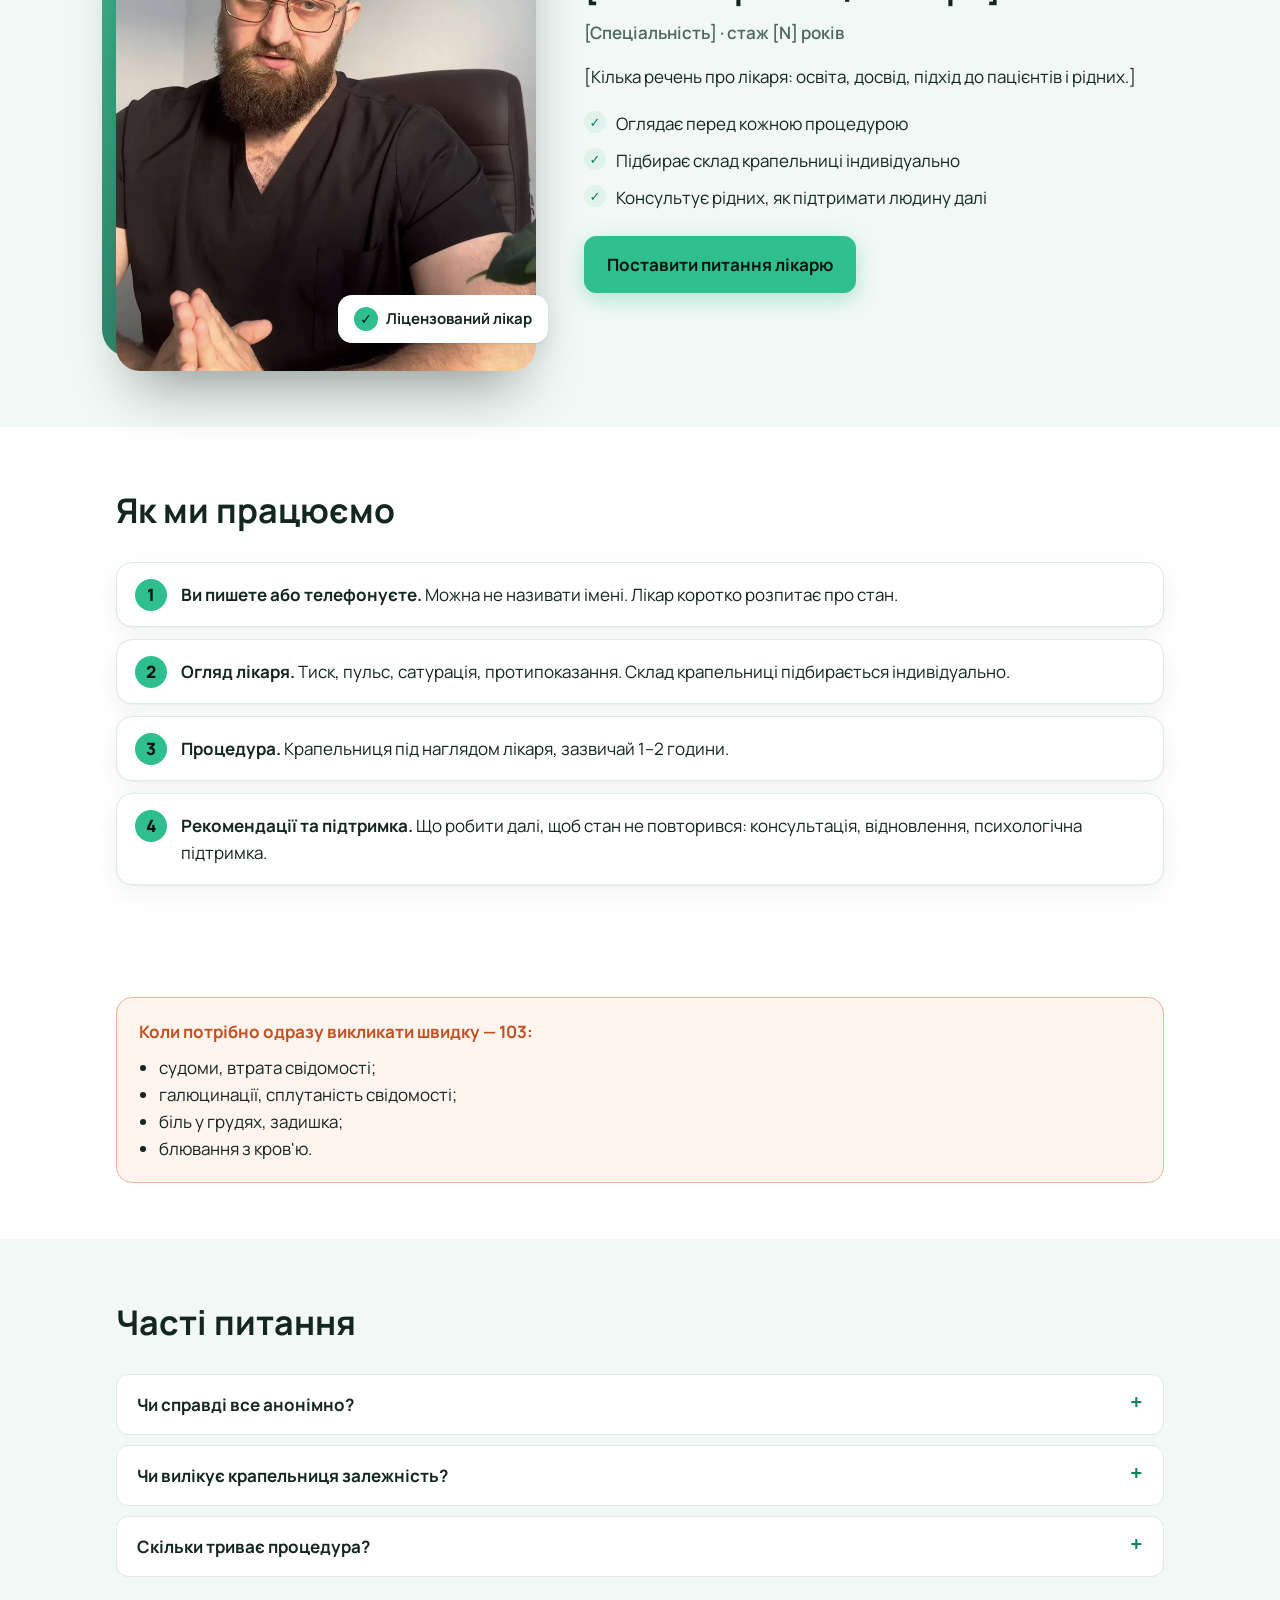
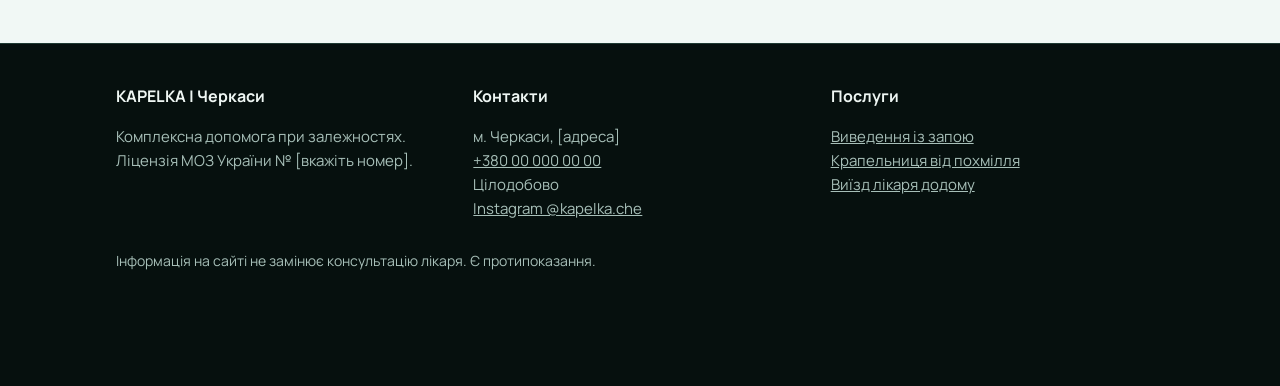
==== commit 113203c2: "Make services prominent: cards right under hero, mobile service nav Services move directly below the" ====
--- a/index.html
+++ b/index.html
@@ -50,6 +50,7 @@
         <a href="vyvedennya-iz-zapoyu/">Вихід із запою</a>
         <a href="krapelnytsya-vid-pokhmillya/">Похмілля</a>
         <a href="narkoloh-dodomu/">Лікар додому</a>
+        <a href="#poslugy">Послуги</a>
         <a href="#likar">Лікар</a>
         <a href="#kontakty">Контакти</a>
       </nav>
@@ -75,10 +76,43 @@
           <a class="btn" href="viber://chat?number=%2B380000000000">Viber</a>
           <a class="btn" href="https://www.instagram.com/kapelka.che/">Direct в Instagram</a>
         </div>
+        <a class="hero-down" href="#poslugy">Обрати послугу <span aria-hidden="true">↓</span></a>
         </div>
         <div class="hero-logo-wrap" aria-hidden="true">
           <span class="ripple"></span><span class="ripple"></span><span class="ripple"></span>
           <img class="hero-logo" src="logo.webp" width="640" height="640" alt="">
+        </div>
+      </div>
+    </section>
+
+    <section class="services" id="poslugy" aria-labelledby="poslugy-title">
+      <div class="wrap">
+        <div class="services-head">
+          <span class="eyebrow">Послуги</span>
+          <h2 id="poslugy-title">З чим ми допомагаємо</h2>
+        </div>
+        <div class="service-grid">
+          <a class="service" href="vyvedennya-iz-zapoyu/">
+            <span class="service-ico" aria-hidden="true">💧</span>
+            <h3>Виведення із запою</h3>
+            <p>Крапельниця, стабілізація тиску й серцевого ритму, контроль стану лікарем.</p>
+            <span class="service-price">від [ціна] грн</span>
+            <span class="service-go">Детальніше <span aria-hidden="true">→</span></span>
+          </a>
+          <a class="service" href="krapelnytsya-vid-pokhmillya/">
+            <span class="service-ico" aria-hidden="true">⚡</span>
+            <h3>Крапельниця від похмілля</h3>
+            <p>Відновлення водно-сольового балансу та самопочуття за 1–2 години.</p>
+            <span class="service-price">від [ціна] грн</span>
+            <span class="service-go">Детальніше <span aria-hidden="true">→</span></span>
+          </a>
+          <a class="service" href="narkoloh-dodomu/">
+            <span class="service-ico" aria-hidden="true">🏠</span>
+            <h3>Виїзд лікаря додому</h3>
+            <p>Лікар приїде з усім необхідним. Анонімно, цілодобово, по всіх районах Черкас.</p>
+            <span class="service-price">від [ціна] грн</span>
+            <span class="service-go">Детальніше <span aria-hidden="true">→</span></span>
+          </a>
         </div>
       </div>
     </section>
@@ -91,29 +125,6 @@
         <div class="trust-item"><div class="ico">🕐</div><div><b>Цілодобово</b><span>Виїзд по всіх районах Черкас</span></div></div>
       </div>
     </div>
-
-    <section>
-      <div class="wrap">
-        <h2>Послуги</h2>
-        <div class="grid">
-          <a class="card" href="vyvedennya-iz-zapoyu/">
-            <h3>Виведення із запою</h3>
-            <p>Крапельниця, стабілізація тиску й серцевого ритму, контроль стану лікарем.</p>
-            <span class="more">Детальніше →</span>
-          </a>
-          <a class="card" href="krapelnytsya-vid-pokhmillya/">
-            <h3>Крапельниця від похмілля</h3>
-            <p>Відновлення водно-сольового балансу та самопочуття за 1–2 години.</p>
-            <span class="more">Детальніше →</span>
-          </a>
-          <a class="card" href="narkoloh-dodomu/">
-            <h3>Виїзд лікаря додому</h3>
-            <p>Лікар приїде з усім необхідним. Анонімно, цілодобово, по всіх районах Черкас.</p>
-            <span class="more">Детальніше →</span>
-          </a>
-        </div>
-      </div>
-    </section>
 
     <section class="alt" id="likar">
       <div class="wrap doctor">
--- a/style.css
+++ b/style.css
@@ -290,3 +290,57 @@
   *, *::before, *::after { animation: none !important; transition: none !important; }
   .js .reveal { opacity: 1; transform: none; }
 }
+
+/* ---------- Послуги: помітний блок одразу під першим екраном ---------- */
+.services { position: relative; padding: 0 0 56px; background: linear-gradient(180deg, var(--brand-dark-2) 0 200px, var(--bg) 200px); }
+.services-head { padding-top: 8px; margin-bottom: 20px; color: var(--on-dark); }
+.services-head .eyebrow { color: var(--accent); }
+.services-head h2 { margin: 0; }
+.service-grid { display: grid; gap: 18px; grid-template-columns: repeat(3, 1fr); }
+.service {
+  position: relative; display: flex; flex-direction: column; gap: 8px; overflow: hidden;
+  padding: 26px 24px 22px; border-radius: 20px; text-decoration: none; color: var(--text);
+  background: var(--card); border: 1px solid var(--line);
+  box-shadow: 0 24px 50px -24px rgba(6, 30, 24, .45);
+  transition: transform .2s ease, box-shadow .2s ease, border-color .2s;
+}
+.service::after { content: ""; position: absolute; left: 0; right: 0; top: 0; height: 4px; background: linear-gradient(90deg, var(--accent), #8ff0cc); }
+.service::before {
+  content: ""; position: absolute; inset: 0; opacity: 0; transition: opacity .25s; pointer-events: none;
+  background: radial-gradient(280px circle at var(--mx, 50%) var(--my, 50%), rgba(47, 191, 143, .14), transparent 70%);
+}
+.service:hover { transform: translateY(-4px); border-color: var(--accent); box-shadow: 0 30px 60px -24px rgba(6, 60, 45, .5); }
+.service:hover::before { opacity: 1; }
+.service-ico { width: 52px; height: 52px; border-radius: 16px; display: grid; place-items: center; font-size: 26px; background: #dff3ea; margin-bottom: 6px; }
+.service h3 { font-size: 22px; margin: 0; }
+.service p { margin: 0; color: var(--muted); flex: 1; }
+.service-price { font-weight: 800; font-size: 18px; margin-top: 6px; }
+.service-go {
+  margin-top: 10px; display: inline-flex; justify-content: center; align-items: center; gap: 6px;
+  padding: 12px 16px; border-radius: 12px; font-weight: 700;
+  background: var(--bg-soft); color: var(--accent-ink); border: 1px solid var(--line);
+  transition: background .2s, color .2s;
+}
+.service:hover .service-go { background: var(--accent); color: #04130e; border-color: var(--accent); }
+
+.hero-down { display: inline-flex; align-items: center; gap: 8px; margin-top: 22px; color: var(--accent); font-weight: 700; text-decoration: none; }
+.hero-down span { display: inline-block; animation: bob 1.6s ease-in-out infinite; }
+@keyframes bob { 0%, 100% { transform: translateY(0); } 50% { transform: translateY(4px); } }
+
+/* Мобільна навігація: послуги завжди під рукою, прокручуються вбік */
+@media (max-width: 760px) {
+  .top .wrap { flex-wrap: wrap; height: auto; row-gap: 0; padding-top: 10px; }
+  .top.scrolled .wrap { height: auto; }
+  .top nav {
+    display: flex; order: 3; width: calc(100% + 32px); margin: 8px -16px 0; padding: 8px 16px 10px;
+    gap: 8px; overflow-x: auto; scrollbar-width: none; border-top: 1px solid var(--brand-line);
+  }
+  .top nav::-webkit-scrollbar { display: none; }
+  .top nav a {
+    flex: none; padding: 6px 12px; border-radius: 999px; font-size: 14px;
+    background: rgba(255, 255, 255, .06); border: 1px solid var(--brand-line); color: var(--on-dark);
+  }
+  .service-grid { grid-template-columns: 1fr; }
+  .services { background: linear-gradient(180deg, var(--brand-dark-2) 0 170px, var(--bg) 170px); }
+}
+.top nav a[aria-current="page"] { color: var(--accent); border-color: var(--accent); }
